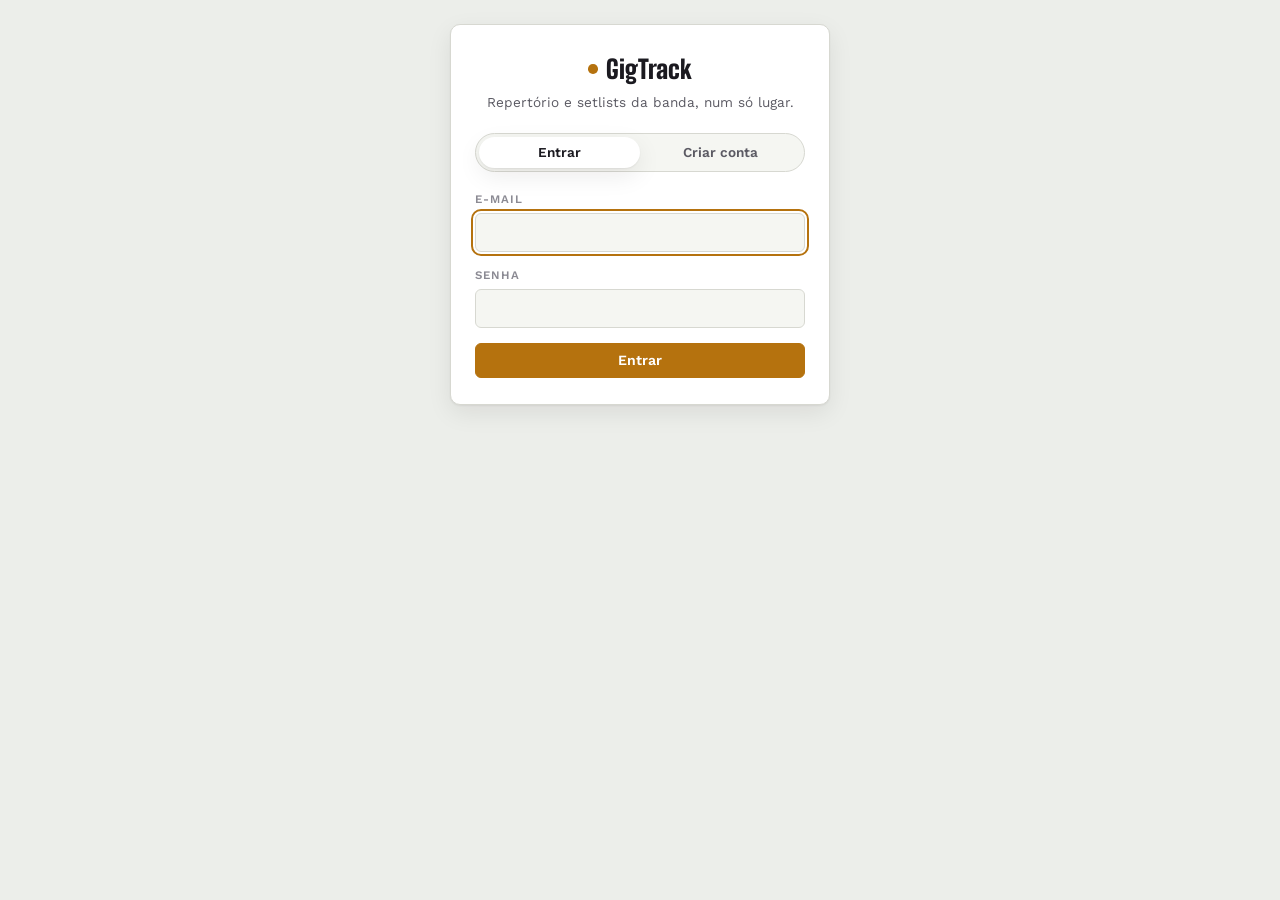
==== index.html @ e18e81ff "GigTrack 1.0.0" ====
<!doctype html>
<html lang="pt-BR">
<head>
  <meta charset="utf-8">
  <meta name="viewport" content="width=device-width, initial-scale=1, viewport-fit=cover">
  <title>GigTrack — repertório, setlists e cifras da banda</title>
  <meta name="description" content="GigTrack organiza o repertório da sua banda: músicas, cifras com troca de tom, setlists com tempo total de show e PDF para o palco.">
  <link rel="canonical" href="https://gigtrack.com.br/">

  <!-- Aparência em celular / app instalado -->
  <meta name="theme-color" content="#ECEEEA" media="(prefers-color-scheme: light)">
  <meta name="theme-color" content="#16151B" media="(prefers-color-scheme: dark)">
  <meta name="color-scheme" content="light dark">
  <meta name="mobile-web-app-capable" content="yes">
  <meta name="apple-mobile-web-app-capable" content="yes">
  <meta name="apple-mobile-web-app-title" content="GigTrack">
  <meta name="apple-mobile-web-app-status-bar-style" content="black-translucent">
  <meta name="format-detection" content="telephone=no">
  <link rel="manifest" href="/manifest.webmanifest">
  <link rel="icon" href="/assets/img/icon.svg" type="image/svg+xml">
  <link rel="icon" href="/assets/img/favicon-32.png" sizes="32x32" type="image/png">
  <link rel="apple-touch-icon" href="/assets/img/apple-touch-icon.png">

  <!-- Compartilhamento (WhatsApp, redes sociais) -->
  <meta property="og:type" content="website">
  <meta property="og:site_name" content="GigTrack">
  <meta property="og:locale" content="pt_BR">
  <meta property="og:url" content="https://gigtrack.com.br/">
  <meta property="og:title" content="GigTrack — repertório, setlists e cifras da banda">
  <meta property="og:description" content="Músicas, cifras com troca de tom e setlists com tempo total de show, para a banda toda.">
  <meta property="og:image" content="https://gigtrack.com.br/assets/img/og-image.png">
  <meta name="twitter:card" content="summary_large_image">

  <link rel="preconnect" href="https://fonts.googleapis.com">
  <link rel="preconnect" href="https://fonts.gstatic.com" crossorigin>
  <link rel="preconnect" href="https://ttaxdkoaecxomsagnoxu.supabase.co" crossorigin>
  <link rel="stylesheet" href="https://fonts.googleapis.com/css2?family=Big+Shoulders+Display:wght@700;800;900&family=Work+Sans:wght@400;500;600;700&family=IBM+Plex+Mono:wght@400;500;600&display=swap">
  <link rel="stylesheet" href="/assets/css/styles.css?v=1.0.0">
</head>
<body>
  <div id="app">
    <div class="centerscreen"><div class="spinner" role="status" aria-label="Carregando"></div><p>Carregando GigTrack…</p></div>
  </div>
  <noscript><p style="text-align:center;padding:2rem;">O GigTrack precisa do JavaScript ativado no navegador.</p></noscript>

  <!-- Bibliotecas hospedadas no próprio site (sem depender de CDN) -->
  <script src="/assets/vendor/supabase-2.119.0.min.js"></script>
  <script src="/assets/vendor/jspdf-4.2.1.umd.min.js" defer></script>

  <script src="/assets/js/config.js?v=1.0.0"></script>
  <script src="/assets/js/cifra-core.js?v=1.0.0"></script>
  <script src="/assets/js/cifra-ui.js?v=1.0.0"></script>
  <script src="/assets/js/app.js?v=1.0.0"></script>
</body>
</html>
---- assets/css/styles.css ----
/* GigTrack — estilos (gigtrack.com.br)
 * Paleta âmbar/teal, claro/escuro automático. Layout mobile-first com ajustes para tablet e desktop
 * na seção RESPONSIVO no fim do arquivo.
 */
:root{
--bg:#ECEEEA;--bg-elev:#FFFFFF;--surface:#F5F6F2;--surface-2:#EAEBE5;
--border:#D7D8D1;--ink:#1B1A20;--ink-soft:#5B5A63;--ink-faint:#8B8A93;
--accent:#B5720E;--accent-ink:#FFFFFF;--accent-2:#2E6E6B;
--danger:#B23A32;--success:#4C7A4B;--warn:#9C6B12;
--shadow:0 1px 2px rgba(20,18,10,.06),0 8px 24px rgba(20,18,10,.08);
--radius:10px;--radius-sm:6px;
--font-display:'Big Shoulders Display','Arial Narrow',sans-serif;
--font-body:'Work Sans',system-ui,-apple-system,sans-serif;
--font-mono:'IBM Plex Mono','SFMono-Regular',Consolas,monospace;
}
@media (prefers-color-scheme: dark){:root:not([data-theme='light']){
--bg:#16151B;--bg-elev:#201F27;--surface:#201F27;--surface-2:#2A2933;
--border:#38363F;--ink:#F3F1EC;--ink-soft:#B4B2BC;--ink-faint:#79777F;
--accent:#E2A63B;--accent-ink:#1B1508;--accent-2:#5FBDB8;
--danger:#E2685F;--success:#7FBB7C;--warn:#E2A63B;
--shadow:0 1px 2px rgba(0,0,0,.35),0 12px 32px rgba(0,0,0,.45);
}}
:root[data-theme='dark']{
--bg:#16151B;--bg-elev:#201F27;--surface:#201F27;--surface-2:#2A2933;
--border:#38363F;--ink:#F3F1EC;--ink-soft:#B4B2BC;--ink-faint:#79777F;
--accent:#E2A63B;--accent-ink:#1B1508;--accent-2:#5FBDB8;
--danger:#E2685F;--success:#7FBB7C;--warn:#E2A63B;
--shadow:0 1px 2px rgba(0,0,0,.35),0 12px 32px rgba(0,0,0,.45);
}
*,*::before,*::after{box-sizing:border-box;}
html,body{height:100%;}
body{margin:0;background:var(--bg);color:var(--ink);font-family:var(--font-body);
-webkit-font-smoothing:antialiased;line-height:1.45;}
#app{min-height:100%;display:flex;flex-direction:column;}
a{color:var(--accent-2);}
button{font-family:inherit;}
h1,h2,h3{font-family:var(--font-display);font-weight:800;letter-spacing:.01em;
text-wrap:balance;margin:0;}
.mono{font-family:var(--font-mono);font-variant-numeric:tabular-nums;}
.u-label{font-size:.72rem;font-weight:600;letter-spacing:.08em;text-transform:uppercase;
color:var(--ink-faint);}
.topbar{position:sticky;top:0;z-index:20;display:flex;align-items:center;gap:.75rem;
padding:.85rem 1.1rem;background:var(--bg-elev);border-bottom:1px solid var(--border);}
.topbar .brand{display:flex;align-items:center;gap:.5rem;font-family:var(--font-display);
font-size:1.35rem;font-weight:900;letter-spacing:.01em;}
.topbar .brand .dot{width:.55rem;height:.55rem;border-radius:50%;background:var(--accent);
box-shadow:0 0 0 3px color-mix(in srgb, var(--accent) 25%, transparent);}
.topbar .spacer{flex:1;}
.iconbtn{display:inline-flex;align-items:center;justify-content:center;width:2.25rem;
height:2.25rem;border-radius:var(--radius-sm);border:1px solid var(--border);
background:var(--surface);color:var(--ink);cursor:pointer;flex-shrink:0;}
.iconbtn:hover{border-color:var(--accent);color:var(--accent);}
.iconbtn svg{width:1.1rem;height:1.1rem;}
.crumb{display:flex;align-items:center;gap:.5rem;min-width:0;}
.crumb img{width:1.9rem;height:1.9rem;border-radius:6px;object-fit:cover;
border:1px solid var(--border);background:var(--surface-2);}
.crumb .name{font-family:var(--font-display);font-weight:800;font-size:1.1rem;
white-space:nowrap;overflow:hidden;text-overflow:ellipsis;}
.userchip{display:flex;align-items:center;gap:.5rem;font-size:.82rem;color:var(--ink-soft);}
.toastwrap{position:fixed;bottom:calc(1rem + env(safe-area-inset-bottom));width:max-content;max-width:calc(100% - 2rem);left:50%;transform:translateX(-50%);z-index:80;
display:flex;flex-direction:column;gap:.4rem;align-items:center;}
.toast{background:var(--ink);color:var(--bg);padding:.55rem 1rem;border-radius:999px;
font-size:.85rem;box-shadow:var(--shadow);opacity:0;animation:toastin .25s ease forwards;}
.toast.err{background:var(--danger);color:#fff;}
@keyframes toastin{from{opacity:0;transform:translateY(6px);}to{opacity:1;transform:none;}}
.main{flex:1;width:100%;max-width:1080px;margin:0 auto;padding:1.25rem max(1.1rem,env(safe-area-inset-right)) calc(4rem + env(safe-area-inset-bottom)) max(1.1rem,env(safe-area-inset-left));}
.hero{padding:1.5rem 0 1rem;}
.hero h1{font-size:clamp(1.7rem,5vw,2.4rem);}
.hero p{color:var(--ink-soft);margin:.35rem 0 0;max-width:52ch;}
.bandgrid{display:grid;grid-template-columns:repeat(auto-fill,minmax(150px,1fr));gap:.9rem;
margin-top:1.25rem;}
.bandcard{display:flex;flex-direction:column;align-items:center;gap:.6rem;padding:1.1rem .9rem;
background:var(--bg-elev);border:1px solid var(--border);border-radius:var(--radius);
cursor:pointer;text-align:center;}
.bandcard:hover{border-color:var(--accent);}
.bandcard .logo{width:4.2rem;height:4.2rem;border-radius:12px;object-fit:cover;
background:var(--surface-2);border:1px solid var(--border);display:flex;
align-items:center;justify-content:center;color:var(--ink-faint);overflow:hidden;}
.bandcard .logo svg{width:1.8rem;height:1.8rem;}
.bandcard .bname{font-family:var(--font-display);font-weight:800;font-size:1.05rem;
line-height:1.15;}
.bandcard .meta{font-size:.72rem;color:var(--ink-faint);}
.newbandcard{border-style:dashed;color:var(--ink-soft);}
.newbandcard:hover{color:var(--accent);}
.tabs{display:flex;gap:.35rem;border-bottom:1px solid var(--border);margin:1.3rem 0 1.1rem;}
.tab{padding:.55rem .2rem;margin-right:1.1rem;background:none;border:none;
font-family:var(--font-display);font-weight:700;font-size:1.02rem;color:var(--ink-faint);
cursor:pointer;border-bottom:2px solid transparent;}
.tab.active{color:var(--ink);border-color:var(--accent);}
.toolbar{display:flex;gap:.6rem;align-items:center;flex-wrap:wrap;margin-bottom:1rem;}
.search{flex:1;min-width:160px;display:flex;align-items:center;gap:.5rem;
background:var(--surface);border:1px solid var(--border);border-radius:var(--radius-sm);
padding:.5rem .7rem;}
.search svg{width:1rem;height:1rem;color:var(--ink-faint);flex-shrink:0;}
.search input{border:none;background:none;outline:none;color:var(--ink);
font-family:inherit;font-size:.92rem;width:100%;}
.btn{display:inline-flex;align-items:center;gap:.4rem;padding:.55rem .95rem;
border-radius:var(--radius-sm);border:1px solid var(--border);background:var(--surface);
color:var(--ink);font-weight:600;font-size:.88rem;cursor:pointer;white-space:nowrap;}
.btn svg{width:1rem;height:1rem;}
.btn:hover{border-color:var(--accent);}
.btn:focus-visible,.iconbtn:focus-visible,.tab:focus-visible,a:focus-visible,
input:focus-visible,textarea:focus-visible,select:focus-visible{outline:2px solid var(--accent);
outline-offset:2px;}
.btn-primary{background:var(--accent);border-color:var(--accent);color:var(--accent-ink);}
.btn-primary:hover{filter:brightness(1.06);}
.btn-danger{color:var(--danger);}
.btn-danger:hover{border-color:var(--danger);}
.btn-ghost{border-color:transparent;background:none;}
.btn:disabled{opacity:.45;cursor:not-allowed;}
.btn-block{width:100%;justify-content:center;}
.songlist{display:flex;flex-direction:column;gap:.55rem;}
.songrow{display:grid;grid-template-columns:2.6rem 1fr auto;gap:.85rem;align-items:center;
background:var(--bg-elev);border:1px solid var(--border);border-radius:var(--radius);
padding:.75rem .9rem;}
.songrow .keybadge{width:2.6rem;height:2.6rem;border-radius:8px;background:var(--surface-2);
display:flex;align-items:center;justify-content:center;font-family:var(--font-mono);
font-weight:600;font-size:.95rem;color:var(--accent-2);border:1px solid var(--border);}
.songrow .info{min-width:0;}
.songrow .title{font-weight:700;font-size:1rem;overflow:hidden;text-overflow:ellipsis;
white-space:nowrap;}
.songrow .sub{font-size:.8rem;color:var(--ink-soft);overflow:hidden;text-overflow:ellipsis;
white-space:nowrap;margin-top:.1rem;}
.songrow .sub .dur{font-family:var(--font-mono);color:var(--ink-faint);margin-right:.6rem;}
.songrow .links{display:flex;gap:.35rem;margin-top:.35rem;flex-wrap:wrap;}
.pill{display:inline-flex;align-items:center;gap:.3rem;font-size:.72rem;padding:.15rem .5rem;
border-radius:999px;border:1px solid var(--border);color:var(--ink-soft);}
.pill svg{width:.8rem;height:.8rem;}
.rowactions{display:flex;gap:.3rem;align-self:start;}
.empty{text-align:center;padding:3rem 1rem;color:var(--ink-faint);}
.empty svg{width:2.4rem;height:2.4rem;margin-bottom:.6rem;opacity:.6;}
.empty p{margin:.3rem 0 0;}
.showlist{display:flex;flex-direction:column;gap:.6rem;}
.showcard{display:flex;align-items:center;gap:1rem;background:var(--bg-elev);
border:1px solid var(--border);border-radius:var(--radius);padding:.9rem 1rem;cursor:pointer;}
.showcard:hover{border-color:var(--accent);}
.showcard .datebox{display:flex;flex-direction:column;align-items:center;justify-content:center;
width:3.4rem;height:3.4rem;border-radius:8px;background:var(--surface-2);flex-shrink:0;
border:1px solid var(--border);}
.showcard .datebox .d{font-family:var(--font-display);font-weight:800;font-size:1.15rem;
line-height:1;}
.showcard .datebox .m{font-size:.62rem;text-transform:uppercase;letter-spacing:.05em;
color:var(--ink-faint);}
.showcard .sinfo{flex:1;min-width:0;}
.showcard .sname{font-family:var(--font-display);font-weight:800;font-size:1.1rem;}
.showcard .svenue{font-size:.82rem;color:var(--ink-soft);}
.showcard .scount{font-family:var(--font-mono);font-size:.8rem;color:var(--ink-faint);
white-space:nowrap;}
.modal-backdrop{position:fixed;inset:0;background:rgba(10,9,6,.5);z-index:60;
display:flex;align-items:flex-end;justify-content:center;}
@media(min-width:640px){.modal-backdrop{align-items:center;}}
.modal{background:var(--bg-elev);border:1px solid var(--border);width:100%;max-width:560px;
max-height:92vh;max-height:92dvh;overflow-y:auto;overscroll-behavior:contain;border-radius:14px 14px 0 0;box-shadow:var(--shadow);}
@media(min-width:640px){.modal{border-radius:14px;}}
.modal-head{display:flex;align-items:center;gap:.7rem;padding:1.1rem 1.2rem;
border-bottom:1px solid var(--border);position:sticky;top:0;background:var(--bg-elev);}
.modal-head h2{font-size:1.3rem;flex:1;}
.modal-body{padding:1.1rem 1.2rem 1.4rem;display:flex;flex-direction:column;gap:1rem;}
.field label{display:block;margin-bottom:.35rem;}
.field input[type=text],.field input[type=number],.field input[type=date],
.field input[type=url],.field input[type=email],.field input[type=password],
.field textarea,.field select{width:100%;background:var(--surface);
border:1px solid var(--border);border-radius:var(--radius-sm);padding:.6rem .7rem;
color:var(--ink);font-family:inherit;font-size:.92rem;}
.field textarea{min-height:4.5rem;resize:vertical;}
.field .hint{font-size:.76rem;color:var(--ink-faint);margin-top:.3rem;}
.field .err{font-size:.8rem;color:var(--danger);margin-top:.3rem;}
.row2{display:grid;grid-template-columns:1fr 1fr;gap:.8rem;}
.durfields{display:flex;gap:.5rem;align-items:center;}
.durfields input{width:5rem;text-align:center;}
.durfields span{color:var(--ink-faint);font-family:var(--font-mono);}
.filedrop{border:1.5px dashed var(--border);border-radius:var(--radius-sm);padding:.9rem;
text-align:center;cursor:pointer;background:var(--surface);}
.filedrop:hover{border-color:var(--accent);}
.filedrop svg{width:1.3rem;height:1.3rem;color:var(--ink-faint);}
.filedrop .fname{font-weight:600;font-size:.88rem;margin-top:.3rem;word-break:break-all;}
.logoupload{display:flex;align-items:center;gap:1rem;}
.logoupload .preview{width:4.6rem;height:4.6rem;border-radius:12px;background:var(--surface-2);
border:1px solid var(--border);object-fit:cover;display:flex;align-items:center;
justify-content:center;color:var(--ink-faint);overflow:hidden;flex-shrink:0;}
.logoupload .preview svg{width:1.8rem;height:1.8rem;}
.modal-foot{display:flex;justify-content:flex-end;gap:.6rem;padding:1rem 1.2rem;
border-top:1px solid var(--border);position:sticky;bottom:0;background:var(--bg-elev);}
.confirmbox{max-width:380px;}
.confirmbox p{color:var(--ink-soft);margin:0;}
.editorwrap{display:flex;flex-direction:column;gap:1.1rem;}
@media(min-width:820px){.editorwrap{flex-direction:row;align-items:flex-start;}
.editorwrap .pane{flex:1;min-width:0;}}
.panehead{display:flex;align-items:center;justify-content:space-between;margin-bottom:.7rem;}
.panehead h3{font-size:1.05rem;}
.catlist{display:flex;flex-direction:column;gap:.4rem;max-height:60vh;overflow-y:auto;}
.catrow{display:flex;align-items:center;gap:.6rem;background:var(--bg-elev);
border:1px solid var(--border);border-radius:var(--radius-sm);padding:.5rem .6rem;}
.catrow .ct{flex:1;min-width:0;font-size:.88rem;font-weight:600;overflow:hidden;
text-overflow:ellipsis;white-space:nowrap;}
.catrow .cd{font-family:var(--font-mono);font-size:.78rem;color:var(--ink-faint);}
.setlist{display:flex;flex-direction:column;gap:.4rem;min-height:3rem;}
.setrow{display:grid;grid-template-columns:1.8rem minmax(0,1fr) auto;gap:.65rem;align-items:center;
background:var(--bg-elev);border:1px solid var(--border);border-radius:var(--radius-sm);
padding:.55rem .65rem;}
.setrow .num{font-family:var(--font-mono);font-weight:700;color:var(--accent-2);
text-align:center;}
.setrow .st{font-size:.88rem;font-weight:600;overflow:hidden;text-overflow:ellipsis;
white-space:nowrap;}
.setrow .ss{font-size:.74rem;color:var(--ink-faint);}
.setrow .sd{font-family:var(--font-mono);font-size:.78rem;color:var(--ink-soft);}
.setctrls{display:flex;gap:.15rem;}
.setctrls button{width:1.7rem;height:1.7rem;}
.setctrls button svg{width:.85rem;height:.85rem;}
.summarybar{position:sticky;bottom:0;margin-top:1rem;background:var(--bg-elev);
border:1px solid var(--border);border-radius:var(--radius);padding:.8rem 1rem;
display:flex;align-items:center;gap:1rem;box-shadow:var(--shadow);}
.summarybar .sb-label{font-size:.72rem;color:var(--ink-faint);text-transform:uppercase;
letter-spacing:.06em;}
.summarybar .sb-value{font-family:var(--font-mono);font-weight:600;font-size:1.15rem;}
.summarybar .spacer{flex:1;}
.showmeta{display:flex;flex-wrap:wrap;gap:.5rem 1.2rem;color:var(--ink-soft);font-size:.85rem;
margin:.3rem 0 1rem;}
.showmeta strong{color:var(--ink);}
.showmeta span{display:inline-flex;align-items:center;gap:.35rem;}
.showmeta svg{width:1rem;height:1rem;flex-shrink:0;color:var(--ink-faint);}
.visually-hidden{position:absolute;width:1px;height:1px;overflow:hidden;clip:rect(0 0 0 0);}
.readonly-banner{background:var(--surface-2);border-bottom:1px solid var(--border);
color:var(--ink-soft);font-size:.85rem;padding:.5rem 1.1rem;display:flex;
align-items:center;gap:.5rem;}
.readonly-banner svg{width:1rem;height:1rem;flex-shrink:0;color:var(--warn);}

/* ---- auth screens ---- */
.authwrap{min-height:100%;display:flex;align-items:center;justify-content:center;padding:1.5rem;}
.authcard{width:100%;max-width:380px;background:var(--bg-elev);border:1px solid var(--border);
border-radius:var(--radius);padding:1.6rem 1.5rem;box-shadow:var(--shadow);}
.authcard .brand{display:flex;align-items:center;gap:.5rem;font-family:var(--font-display);
font-size:1.6rem;font-weight:900;justify-content:center;margin-bottom:.3rem;}
.authcard .brand .dot{width:.6rem;height:.6rem;border-radius:50%;background:var(--accent);}
.authcard .tagline{text-align:center;color:var(--ink-soft);font-size:.85rem;margin:0 0 1.3rem;}
.authtabs{display:flex;border:1px solid var(--border);border-radius:999px;padding:.2rem;
margin-bottom:1.2rem;background:var(--surface);}
.authtabs button{flex:1;border:none;background:none;padding:.45rem 0;border-radius:999px;
font-weight:600;font-size:.85rem;color:var(--ink-soft);cursor:pointer;}
.authtabs button.active{background:var(--bg-elev);color:var(--ink);box-shadow:var(--shadow);}
.authform{display:flex;flex-direction:column;gap:.9rem;}
.authform .err{background:color-mix(in srgb, var(--danger) 12%, transparent);
color:var(--danger);border-radius:var(--radius-sm);padding:.55rem .7rem;font-size:.83rem;}
.authform .info{background:color-mix(in srgb, var(--accent-2) 14%, transparent);
color:var(--accent-2);border-radius:var(--radius-sm);padding:.55rem .7rem;font-size:.83rem;}
.centerscreen{min-height:60vh;display:flex;align-items:center;justify-content:center;
flex-direction:column;gap:.8rem;color:var(--ink-soft);}
.spinner{width:1.6rem;height:1.6rem;border-radius:50%;border:2.5px solid var(--border);
border-top-color:var(--accent);animation:spin .8s linear infinite;}
@keyframes spin{to{transform:rotate(360deg);}}
.invitebox{display:flex;align-items:center;gap:.6rem;background:var(--surface);
border:1px solid var(--border);border-radius:var(--radius-sm);padding:.7rem .9rem;}
.invitebox .code{font-family:var(--font-mono);font-size:1.3rem;font-weight:600;
letter-spacing:.12em;flex:1;}
.memberlist{display:flex;flex-direction:column;gap:.4rem;margin-top:.5rem;}
.memberrow{display:flex;align-items:center;justify-content:space-between;
background:var(--surface);border:1px solid var(--border);border-radius:var(--radius-sm);
padding:.5rem .7rem;font-size:.88rem;}
.badge-owner{font-size:.68rem;text-transform:uppercase;letter-spacing:.05em;
color:var(--accent-2);font-weight:700;}

@media (prefers-reduced-motion: reduce){*{animation-duration:.01ms !important;
transition-duration:.01ms !important;}}

/* Importar do Cifra Club (formulário da música) */
.cifraimport{display:flex;gap:.5rem;}
.cifraimport input{flex:1;min-width:0;}

/* ============================================================
   RESPONSIVO — celular, tablet e telas de toque
   ============================================================ */
.spacer{flex:1;}
html{-webkit-text-size-adjust:100%;text-size-adjust:100%;}
body{overflow-x:hidden;}
.topbar{padding-top:max(.85rem,env(safe-area-inset-top));
padding-left:max(1.1rem,env(safe-area-inset-left));padding-right:max(1.1rem,env(safe-area-inset-right));}
.tabs{overflow-x:auto;scrollbar-width:none;-webkit-overflow-scrolling:touch;}
.tabs::-webkit-scrollbar{display:none;}
.tab{flex-shrink:0;}
.showhead{justify-content:space-between;}
.showtitle{display:flex;align-items:center;gap:.6rem;min-width:0;flex:1 1 260px;}
.showtitle h2{font-size:1.5rem;min-width:0;overflow:hidden;text-overflow:ellipsis;white-space:nowrap;}
.showbtns{display:flex;gap:.6rem;flex-wrap:wrap;}
.setright{display:flex;align-items:center;gap:.5rem;}
.setrow > div{min-width:0;}
.songrow{grid-template-columns:2.6rem minmax(0,1fr) auto;}
.catrow .ct{min-width:0;}
.summarybar{bottom:env(safe-area-inset-bottom);}

/* Telas de toque: alvos de no mínimo ~44px */
@media (pointer:coarse){
  .iconbtn{width:2.75rem;height:2.75rem;}
  .setctrls{gap:.3rem;}
  .setctrls button{width:2.5rem;height:2.5rem;}
  .btn{min-height:2.75rem;}
  .tab{padding:.75rem .2rem;}
  .authtabs button{min-height:2.5rem;}
  .bandcard:hover,.showcard:hover,.btn:hover,.iconbtn:hover{border-color:var(--border);}
  .btn-primary:hover{border-color:var(--accent);}
}

/* Tablet (retrato) e celulares grandes */
@media (max-width:819px){
  .catlist{max-height:42vh;}
  .editorwrap .pane{width:100%;}
}

/* Celular */
@media (max-width:600px){
  /* 16px nos campos evita o zoom automático do iPhone ao tocar */
  .field input[type=text],.field input[type=number],.field input[type=date],
  .field input[type=url],.field input[type=email],.field input[type=password],
  .field textarea,.field select,.search input{font-size:16px;}
  .main{padding-top:1rem;}
  .hero{padding:.75rem 0 .5rem;}
  .topbar{gap:.5rem;}
  .userchip .uname{display:none;}
  .iconbtn{width:2.75rem;height:2.75rem;}
  .setctrls{gap:.3rem;}
  .setctrls button{width:2.5rem;height:2.5rem;}
  .btn{min-height:2.75rem;}
  .bandgrid{grid-template-columns:repeat(2,minmax(0,1fr));gap:.7rem;}
  .bandlist-tools .spacer{display:none;}
  .bandlist-tools .btn{flex:1;justify-content:center;}
  .toolbar .search{flex-basis:100%;}
  .toolbar .search + .btn{flex:1;justify-content:center;}
  .songrow{grid-template-columns:2.4rem minmax(0,1fr);gap:.7rem;padding:.7rem .75rem;}
  .songrow .keybadge{width:2.4rem;height:2.4rem;font-size:.85rem;}
  .rowactions{grid-column:1/-1;justify-content:flex-end;border-top:1px solid var(--border);
    padding-top:.5rem;margin-top:.1rem;}
  .showcard{gap:.75rem;padding:.8rem .85rem;}
  .showcard .scount{font-size:.72rem;}
  .showbtns{width:100%;}
  .showbtns .btn{flex:1;justify-content:center;}
  .setrow{grid-template-columns:1.6rem minmax(0,1fr);gap:.4rem .6rem;}
  .setright{grid-column:2;justify-content:space-between;}
  .row2{grid-template-columns:1fr;}
  .modal-head,.modal-body,.modal-foot{padding-left:1rem;padding-right:1rem;}
  .modal-foot{padding-bottom:max(1rem,env(safe-area-inset-bottom));}
  .modal-foot .btn{flex:1;justify-content:center;}
  .authwrap{padding:1rem;align-items:flex-start;padding-top:max(2.5rem,env(safe-area-inset-top));}
  .authcard{padding:1.4rem 1.1rem;}
  .invitebox .code{font-size:1.1rem;}
  .summarybar{padding:.7rem .85rem;}
}

/* Celular pequeno (≤ 360px) */
@media (max-width:360px){
  .bandgrid{grid-template-columns:1fr 1fr;gap:.55rem;}
  .bandcard{padding:.9rem .6rem;}
  .tab{margin-right:.8rem;font-size:.95rem;}
  .cifraimport{flex-wrap:wrap;}
  .cifraimport .btn{flex:1;justify-content:center;}
}

/* Tablet paisagem / desktop: editor do show lado a lado com mais respiro */
@media (min-width:820px){
  .editorwrap{gap:1.5rem;}
  .catlist{max-height:calc(100dvh - 20rem);min-height:16rem;}
}

/* Impressão: só o conteúdo */
@media print{
  .topbar,.toolbar,.tabs,.summarybar,.rowactions,.setctrls,.toastwrap{display:none !important;}
  body{background:#fff;color:#000;}
}
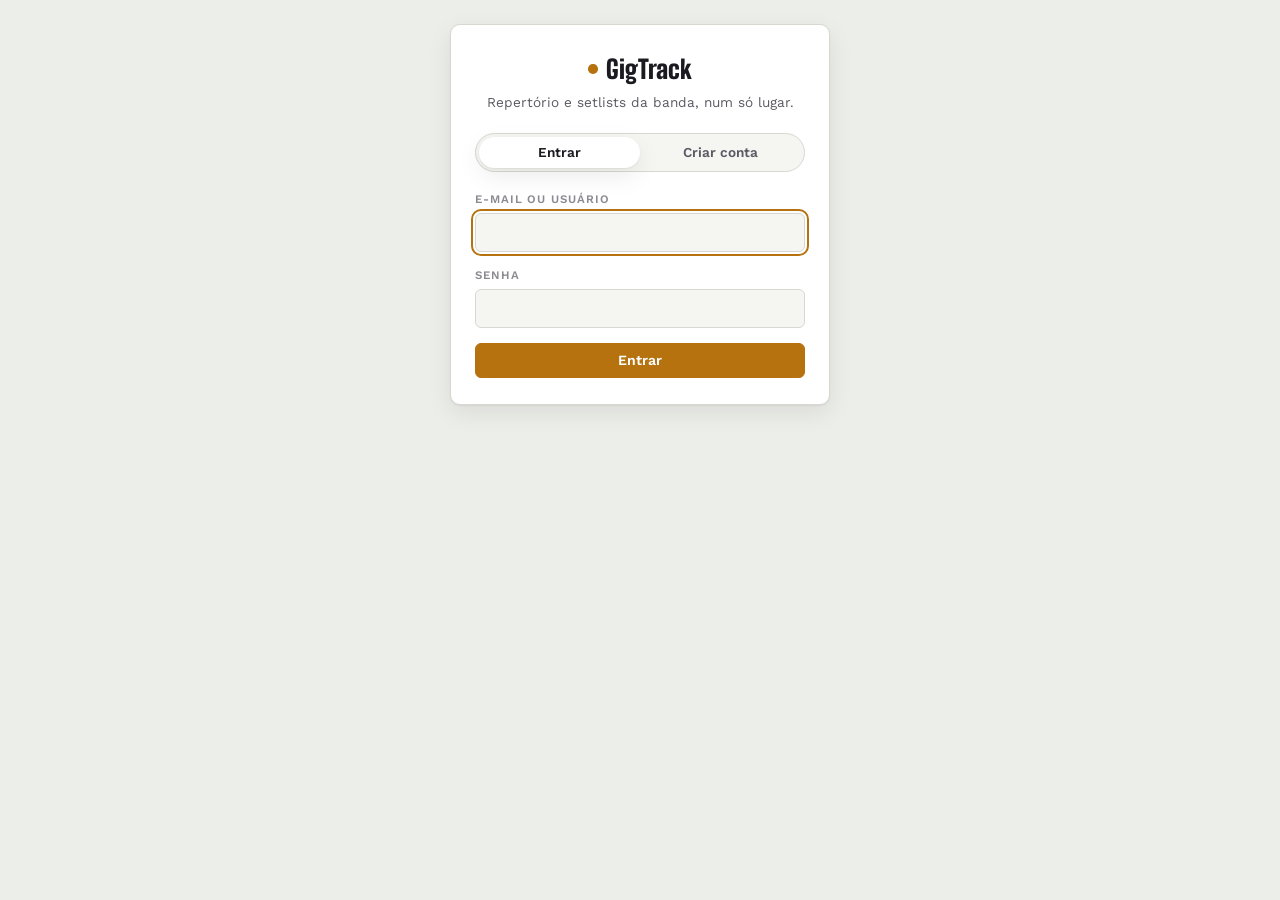
==== commit e0d438da: "GigTrack 1.2.0 - administração, músicas públicas e cópia entre bandas" ====
--- a/index.html
+++ b/index.html
@@ -35,7 +35,7 @@
   <link rel="preconnect" href="https://fonts.gstatic.com" crossorigin>
   <link rel="preconnect" href="https://ttaxdkoaecxomsagnoxu.supabase.co" crossorigin>
   <link rel="stylesheet" href="https://fonts.googleapis.com/css2?family=Big+Shoulders+Display:wght@700;800;900&family=Work+Sans:wght@400;500;600;700&family=IBM+Plex+Mono:wght@400;500;600&display=swap">
-  <link rel="stylesheet" href="/assets/css/styles.css?v=1.0.0">
+  <link rel="stylesheet" href="/assets/css/styles.css?v=1.2.0">
 </head>
 <body>
   <div id="app">
@@ -47,9 +47,9 @@
   <script src="/assets/vendor/supabase-2.119.0.min.js"></script>
   <script src="/assets/vendor/jspdf-4.2.1.umd.min.js" defer></script>
 
-  <script src="/assets/js/config.js?v=1.0.0"></script>
-  <script src="/assets/js/cifra-core.js?v=1.0.0"></script>
-  <script src="/assets/js/cifra-ui.js?v=1.0.0"></script>
-  <script src="/assets/js/app.js?v=1.0.0"></script>
+  <script src="/assets/js/config.js?v=1.2.0"></script>
+  <script src="/assets/js/cifra-core.js?v=1.2.0"></script>
+  <script src="/assets/js/cifra-ui.js?v=1.2.0"></script>
+  <script src="/assets/js/app.js?v=1.2.0"></script>
 </body>
 </html>
--- a/assets/css/styles.css
+++ b/assets/css/styles.css
@@ -262,9 +262,50 @@
 @media (prefers-reduced-motion: reduce){*{animation-duration:.01ms !important;
 transition-duration:.01ms !important;}}
 
-/* Importar do Cifra Club (formulário da música) */
+/* Link do Cifra Club (formulário da música) */
 .cifraimport{display:flex;gap:.5rem;}
 .cifraimport input{flex:1;min-width:0;}
+.cifraimport .btn{text-decoration:none;}
+.pill-cifraclub{text-decoration:none;color:var(--accent-2);border-color:color-mix(in srgb,var(--accent-2) 40%,var(--border));}
+.setlink{margin-top:.3rem;width:max-content;}
+@media (pointer:coarse){.setlink{padding:.35rem .7rem;font-size:.78rem;}}
+
+/* ============================================================
+   ADMINISTRAÇÃO, MÚSICAS PÚBLICAS E CÓPIAS (1.2.0)
+   ============================================================ */
+.muted{color:var(--ink-soft);}
+.crumb .name svg{width:1.05rem;height:1.05rem;vertical-align:-2px;color:var(--accent-2);}
+.userlist{display:flex;flex-direction:column;gap:.55rem;}
+.userrow{display:flex;gap:1rem;align-items:center;justify-content:space-between;flex-wrap:wrap;
+background:var(--bg-elev);border:1px solid var(--border);border-radius:var(--radius);padding:.8rem .95rem;}
+.userrow .uinfo{min-width:0;flex:1 1 280px;}
+.userrow .uname2{font-weight:700;}
+.userrow .uemail{font-size:.85rem;color:var(--ink-soft);overflow-wrap:anywhere;}
+.umeta{font-size:.75rem;color:var(--ink-faint);margin-top:.2rem;}
+.umeta a{color:var(--accent-2);}
+.ubadges{display:flex;gap:.35rem;flex-wrap:wrap;margin-top:.35rem;}
+.ubadges:empty{display:none;}
+.uactions{display:flex;gap:.5rem;flex-wrap:wrap;}
+.badge{display:inline-flex;align-items:center;gap:.25rem;font-size:.68rem;font-weight:700;letter-spacing:.05em;
+text-transform:uppercase;padding:.15rem .5rem;border-radius:999px;border:1px solid var(--border);}
+.badge svg{width:.8rem;height:.8rem;}
+.badge-admin{color:var(--accent-2);border-color:color-mix(in srgb,var(--accent-2) 45%,var(--border));}
+.badge-warn{color:var(--warn);border-color:color-mix(in srgb,var(--warn) 45%,var(--border));}
+.pill-public{color:var(--accent);border-color:color-mix(in srgb,var(--accent) 40%,var(--border));}
+.checklist{display:flex;flex-direction:column;gap:.4rem;}
+.checkrow{display:flex;gap:.65rem;align-items:flex-start;background:var(--surface);border:1px solid var(--border);
+border-radius:var(--radius-sm);padding:.6rem .75rem;cursor:pointer;}
+.checkrow input{width:1.15rem;height:1.15rem;margin:.1rem 0 0;accent-color:var(--accent);flex-shrink:0;}
+.switchrow strong{font-size:.92rem;}
+.modal-wide{max-width:720px;}
+.publist{display:flex;flex-direction:column;gap:.5rem;}
+.pubrow{display:flex;gap:.8rem;align-items:center;background:var(--bg-elev);border:1px solid var(--border);
+border-radius:var(--radius-sm);padding:.65rem .75rem;}
+.pubrow .pinfo{flex:1;min-width:0;}
+.pubrow .title{font-weight:700;overflow:hidden;text-overflow:ellipsis;white-space:nowrap;}
+.pubrow .sub{font-size:.8rem;color:var(--ink-soft);}
+.pubrow .pact{flex-shrink:0;}
+.btn-ghost:hover{border-color:var(--border);}
 
 /* ============================================================
    RESPONSIVO — celular, tablet e telas de toque
@@ -341,6 +382,12 @@
   .authwrap{padding:1rem;align-items:flex-start;padding-top:max(2.5rem,env(safe-area-inset-top));}
   .authcard{padding:1.4rem 1.1rem;}
   .invitebox .code{font-size:1.1rem;}
+  .uactions{width:100%;}
+  .uactions .btn{flex:1;justify-content:center;}
+  .pubrow{flex-wrap:wrap;}
+  .pubrow .pact{width:100%;}
+  .pubrow .pact .btn{width:100%;justify-content:center;}
+  .toolbar .search ~ .btn{flex:1;justify-content:center;}
   .summarybar{padding:.7rem .85rem;}
 }
 
